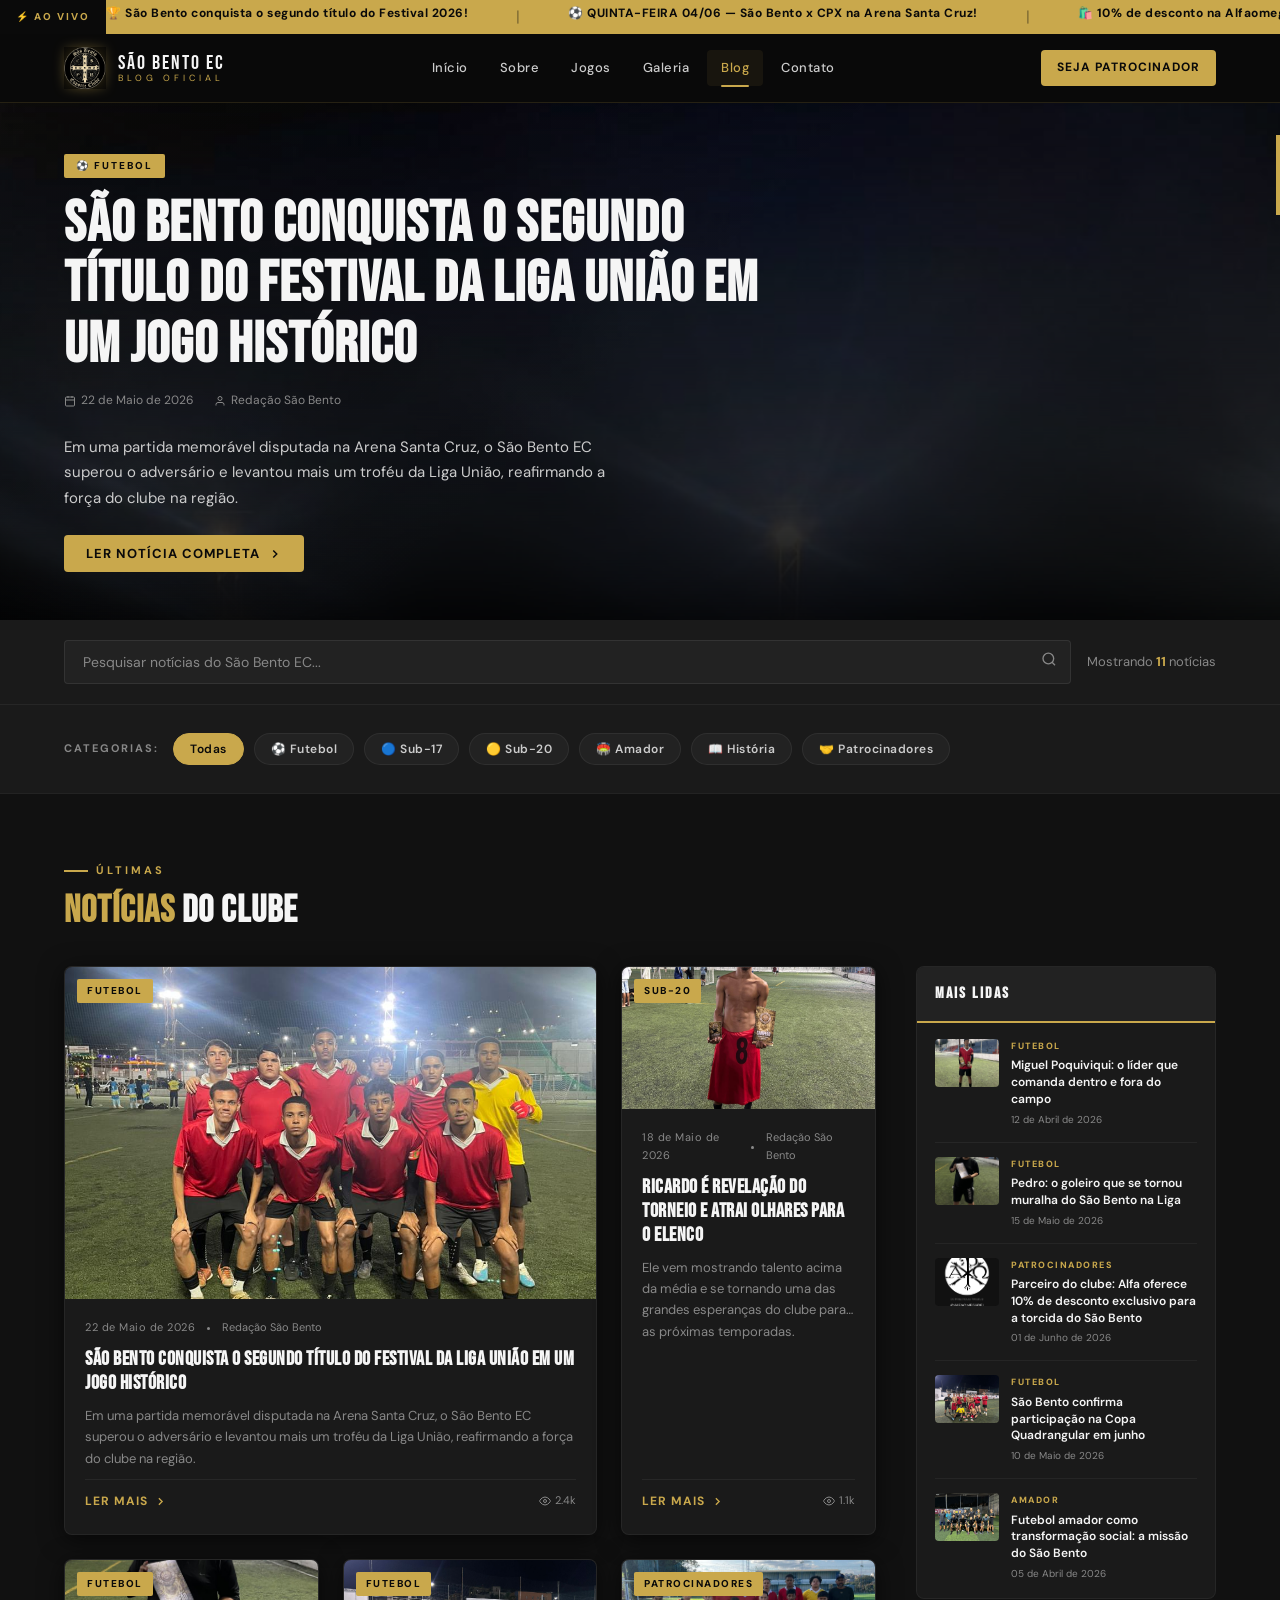
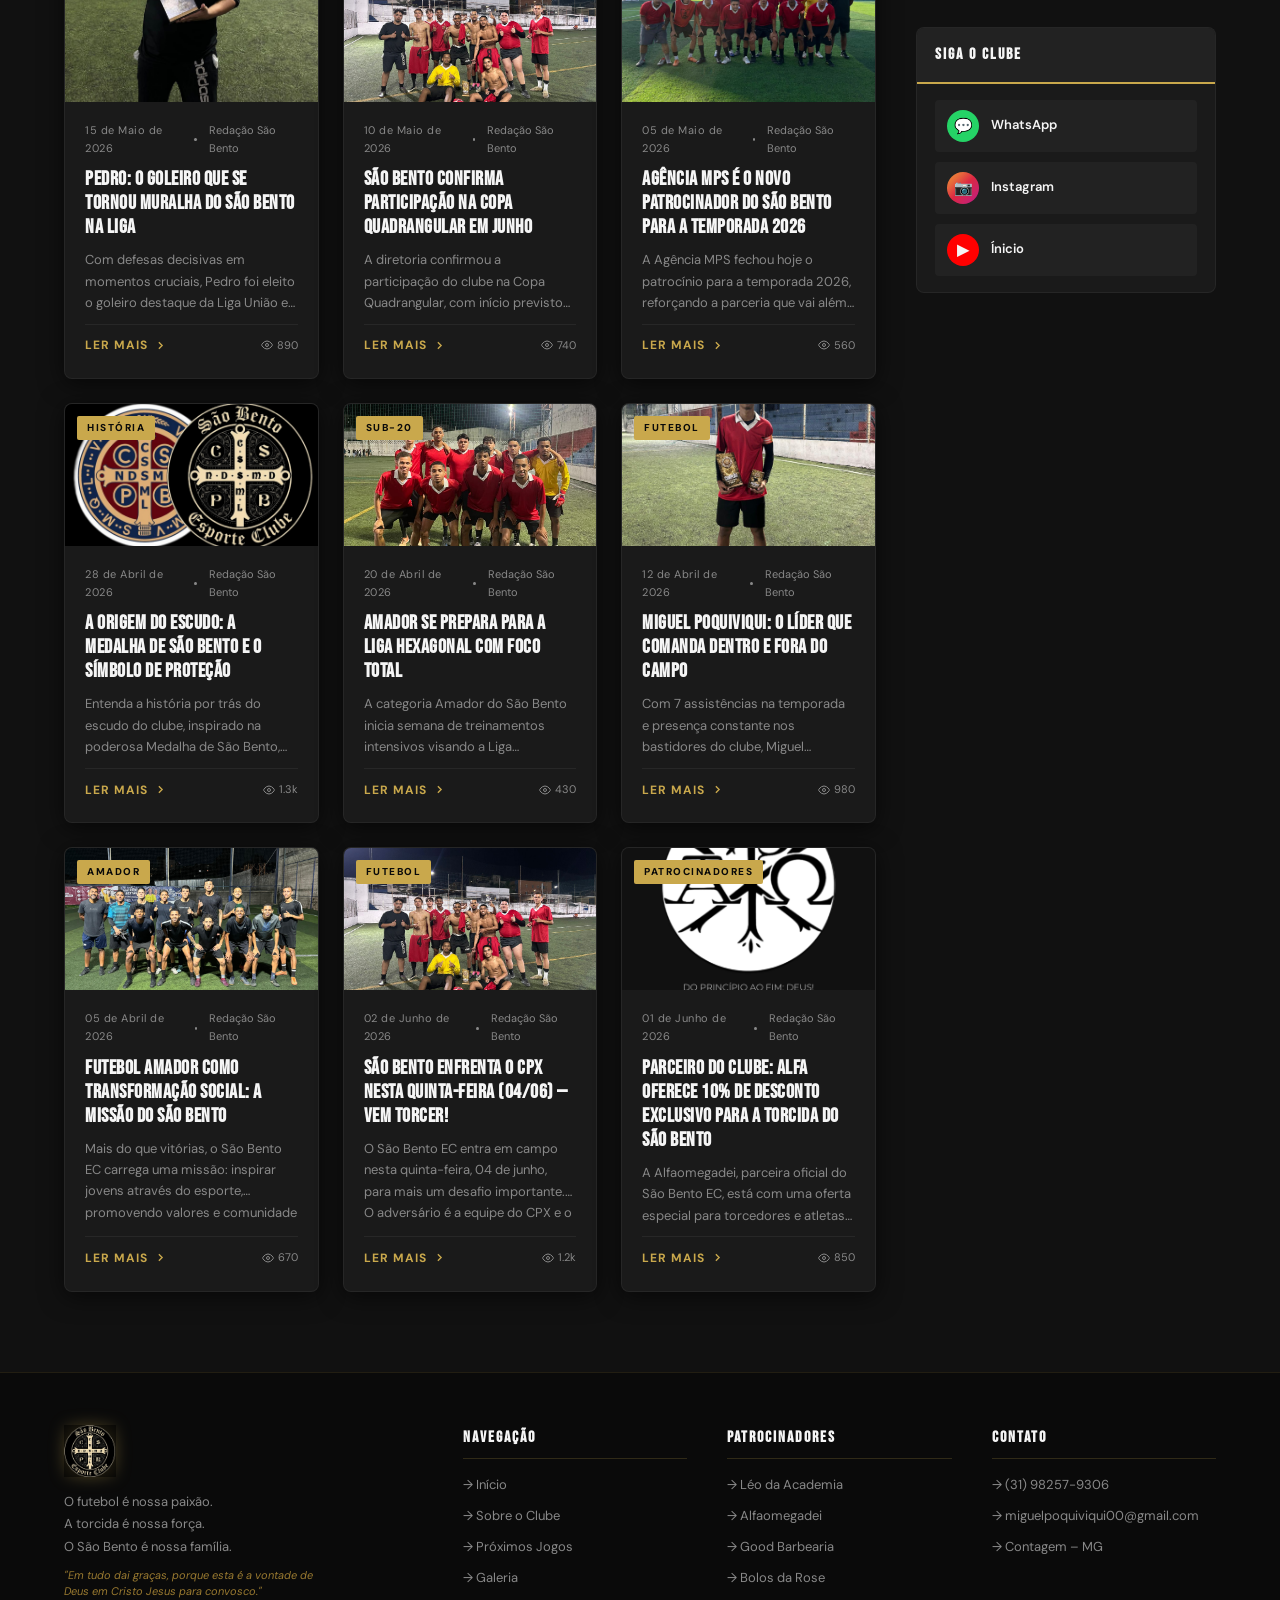
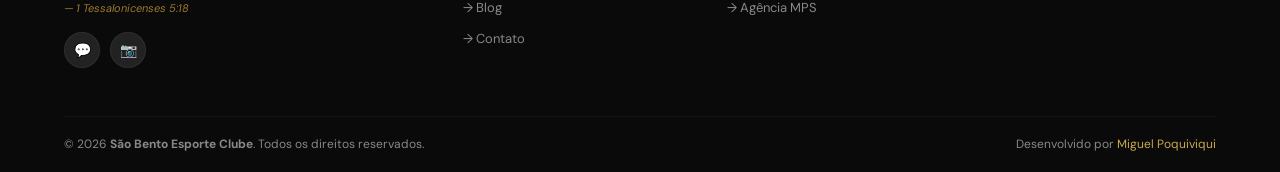
==== blog/blog.html @ 030bbb7d "Add files via upload" ====
<!DOCTYPE html>
<html lang="pt-BR">
<head>
  <meta charset="UTF-8" />
  <meta name="viewport" content="width=device-width, initial-scale=1.0" />
  <title>Blog – São Bento Esporte Clube</title>
  <link rel="icon" href="https://miguelpoquiviqui.github.io/saobentoec/imgs/escudo.png" />
  <!-- Google Fonts: Bebas Neue (display) + DM Sans (body) -->
  <link rel="preconnect" href="https://fonts.googleapis.com" />
  <link rel="preconnect" href="https://fonts.gstatic.com" crossorigin />
  <link href="https://fonts.googleapis.com/css2?family=Bebas+Neue&family=DM+Sans:wght@300;400;500;700&display=swap" rel="stylesheet" />
  <style>
    /* ============================================================
       CSS VARIABLES & RESET
    ============================================================ */
    :root {
      --black:       #0a0a0a;
      --dark:        #111111;
      --dark-2:      #1a1a1a;
      --dark-3:      #222222;
      --dark-4:      #2d2d2d;
      --gold:        #c9a84c;
      --gold-light:  #e8c97a;
      --gold-dark:   #9a7a30;
      --white:       #f5f5f5;
      --white-dim:   #cccccc;
      --gray:        #888888;
      --accent-red:  #a01515;

      --font-display: 'Bebas Neue', sans-serif;
      --font-body:    'DM Sans', sans-serif;

      --radius-sm: 4px;
      --radius-md: 8px;
      --radius-lg: 16px;

      --transition: 0.3s cubic-bezier(0.4, 0, 0.2, 1);
      --shadow-card: 0 4px 24px rgba(0,0,0,0.6);
      --shadow-hover: 0 8px 40px rgba(201,168,76,0.25);
    }

    *, *::before, *::after { box-sizing: border-box; margin: 0; padding: 0; }

    html { scroll-behavior: smooth; }

    body {
      background: var(--dark);
      color: var(--white);
      font-family: var(--font-body);
      font-size: 16px;
      line-height: 1.6;
      overflow-x: hidden;
    }

    a { color: inherit; text-decoration: none; }
    img { display: block; max-width: 100%; }
    button { font-family: var(--font-body); cursor: pointer; border: none; outline: none; }
    ul { list-style: none; }


    /* ============================================================
       UTILITY CLASSES
    ============================================================ */
    .container {
      width: 100%;
      max-width: 1200px;
      margin: 0 auto;
      padding: 0 24px;
    }

    .gold-text { color: var(--gold); }
    .uppercase { text-transform: uppercase; }

    .section-label {
      display: inline-flex;
      align-items: center;
      gap: 8px;
      font-size: 11px;
      font-weight: 700;
      letter-spacing: 3px;
      text-transform: uppercase;
      color: var(--gold);
      margin-bottom: 12px;
    }
    .section-label::before {
      content: '';
      display: block;
      width: 24px;
      height: 2px;
      background: var(--gold);
    }

    .btn-primary {
      display: inline-flex;
      align-items: center;
      gap: 8px;
      padding: 10px 22px;
      background: var(--gold);
      color: var(--black);
      font-weight: 700;
      font-size: 13px;
      letter-spacing: 1px;
      text-transform: uppercase;
      border-radius: var(--radius-sm);
      transition: var(--transition);
    }
    .btn-primary:hover {
      background: var(--gold-light);
      transform: translateY(-2px);
      box-shadow: 0 6px 20px rgba(201,168,76,0.4);
    }

    .btn-outline {
      display: inline-flex;
      align-items: center;
      gap: 6px;
      padding: 8px 18px;
      background: transparent;
      color: var(--gold);
      border: 1px solid var(--gold-dark);
      font-weight: 600;
      font-size: 12px;
      letter-spacing: 1px;
      text-transform: uppercase;
      border-radius: var(--radius-sm);
      transition: var(--transition);
    }
    .btn-outline:hover {
      background: var(--gold);
      color: var(--black);
      border-color: var(--gold);
    }

    /* Fade-in on scroll */
    .reveal {
      opacity: 0;
      transform: translateY(28px);
      transition: opacity 0.6s ease, transform 0.6s ease;
    }
    .reveal.visible {
      opacity: 1;
      transform: translateY(0);
    }


    /* ============================================================
       HEADER / NAV
    ============================================================ */
    #header {
      position: sticky;
      top: 0;
      z-index: 900;
      background: rgba(10, 10, 10, 0.96);
      backdrop-filter: blur(12px);
      border-bottom: 1px solid rgba(201,168,76,0.15);
      transition: var(--transition);
    }

    .header-inner {
      display: flex;
      align-items: center;
      justify-content: space-between;
      height: 68px;
    }

    .logo-area {
      display: flex;
      align-items: center;
      gap: 12px;
    }
    .logo-area img {
      width: 42px;
      height: 42px;
      object-fit: contain;
      filter: drop-shadow(0 0 6px rgba(201,168,76,0.4));
    }
    .logo-text {
      display: flex;
      flex-direction: column;
      line-height: 1.1;
    }
    .logo-text span:first-child {
      font-family: var(--font-display);
      font-size: 20px;
      letter-spacing: 2px;
      color: var(--white);
    }
    .logo-text span:last-child {
      font-size: 9px;
      letter-spacing: 4px;
      color: var(--gold);
      text-transform: uppercase;
    }

    .main-nav {
      display: flex;
      align-items: center;
      gap: 4px;
    }
    .main-nav a {
      padding: 8px 14px;
      font-size: 13px;
      font-weight: 500;
      letter-spacing: 0.5px;
      color: var(--white-dim);
      border-radius: var(--radius-sm);
      transition: var(--transition);
      position: relative;
    }
    .main-nav a:hover,
    .main-nav a.active {
      color: var(--gold);
      background: rgba(201,168,76,0.08);
    }
    .main-nav a.active::after {
      content: '';
      position: absolute;
      bottom: -1px;
      left: 14px;
      right: 14px;
      height: 2px;
      background: var(--gold);
      border-radius: 2px;
    }

    /* Hamburger */
    .hamburger {
      display: none;
      flex-direction: column;
      gap: 5px;
      padding: 8px;
      background: none;
    }
    .hamburger span {
      display: block;
      width: 24px;
      height: 2px;
      background: var(--white);
      border-radius: 2px;
      transition: var(--transition);
    }
    .hamburger.open span:nth-child(1) { transform: translateY(7px) rotate(45deg); }
    .hamburger.open span:nth-child(2) { opacity: 0; }
    .hamburger.open span:nth-child(3) { transform: translateY(-7px) rotate(-45deg); }

    /* Mobile Menu */
    .mobile-menu {
      display: none;
      flex-direction: column;
      gap: 2px;
      background: rgba(10,10,10,0.98);
      border-top: 1px solid rgba(201,168,76,0.1);
      padding: 16px 24px 20px;
    }
    .mobile-menu.open { display: flex; }
    .mobile-menu a {
      padding: 12px 0;
      font-size: 14px;
      font-weight: 500;
      color: var(--white-dim);
      border-bottom: 1px solid rgba(255,255,255,0.05);
      transition: var(--transition);
    }
    .mobile-menu a:hover { color: var(--gold); padding-left: 8px; }

    /* Ticket / CTA no header */
    .header-cta {
      padding: 8px 16px;
      background: var(--gold);
      color: var(--black);
      font-size: 12px;
      font-weight: 700;
      letter-spacing: 1px;
      text-transform: uppercase;
      border-radius: var(--radius-sm);
      transition: var(--transition);
    }
    .header-cta:hover { background: var(--gold-light); }


    /* ============================================================
       HERO BANNER
    ============================================================ */
    .hero {
      position: relative;
      min-height: 500px;
      display: flex;
      align-items: flex-end;
      background: var(--black);
      overflow: hidden;
      cursor: pointer;
    }

    /* Decorative diagonal tape */
    .hero::before {
      content: '';
      position: absolute;
      top: 0; left: 0; right: 0; bottom: 0;
      background: linear-gradient(
        135deg,
        rgba(201,168,76,0.06) 0%,
        transparent 50%
      );
      z-index: 1;
      pointer-events: none;
    }

    .hero-bg {
      position: absolute;
      inset: 0;
      background-image: url('https://miguelpoquiviqui.github.io/saobentoec/imgs/time1.jpg');
      background-size: cover;
      background-position: center top;
      transition: transform 8s ease;
      transform: scale(1.05);
    }
    .hero:hover .hero-bg { transform: scale(1.0); }

    .hero-overlay {
      position: absolute;
      inset: 0;
      background: linear-gradient(
        to top,
        rgba(0,0,0,0.95) 0%,
        rgba(0,0,0,0.55) 55%,
        rgba(0,0,0,0.2) 100%
      );
      z-index: 2;
    }

    .hero-content {
      position: relative;
      z-index: 3;
      padding: 48px 0;
      max-width: 720px;
    }

    .hero-badge {
      display: inline-flex;
      align-items: center;
      gap: 6px;
      background: var(--gold);
      color: var(--black);
      font-size: 10px;
      font-weight: 800;
      letter-spacing: 2px;
      text-transform: uppercase;
      padding: 4px 12px;
      border-radius: 2px;
      margin-bottom: 16px;
    }

    .hero-title {
      font-family: var(--font-display);
      font-size: clamp(2.2rem, 5vw, 3.6rem);
      line-height: 1.05;
      letter-spacing: 1px;
      color: var(--white);
      margin-bottom: 16px;
    }

    .hero-excerpt {
      font-size: 15px;
      color: var(--white-dim);
      max-width: 560px;
      margin-bottom: 24px;
      line-height: 1.7;
    }

    .hero-meta {
      display: flex;
      align-items: center;
      gap: 20px;
      margin-bottom: 24px;
    }
    .hero-meta span {
      font-size: 12px;
      color: var(--gray);
      display: flex;
      align-items: center;
      gap: 5px;
    }

    /* Gold tape accent */
    .hero-tape {
      position: absolute;
      top: 32px;
      right: 0;
      width: 4px;
      height: 80px;
      background: var(--gold);
      z-index: 3;
    }


    /* ============================================================
       SEARCH BAR
    ============================================================ */
    .search-section {
      background: var(--dark-2);
      border-bottom: 1px solid rgba(255,255,255,0.05);
      padding: 20px 0;
    }

    .search-inner {
      display: flex;
      align-items: center;
      gap: 16px;
      flex-wrap: wrap;
    }

    .search-box {
      flex: 1;
      min-width: 240px;
      position: relative;
    }
    .search-box input {
      width: 100%;
      padding: 12px 48px 12px 18px;
      background: var(--dark-3);
      border: 1px solid rgba(255,255,255,0.08);
      border-radius: var(--radius-sm);
      color: var(--white);
      font-family: var(--font-body);
      font-size: 14px;
      transition: var(--transition);
    }
    .search-box input::placeholder { color: var(--gray); }
    .search-box input:focus {
      outline: none;
      border-color: var(--gold-dark);
      background: var(--dark-4);
      box-shadow: 0 0 0 3px rgba(201,168,76,0.12);
    }
    .search-box .search-icon {
      position: absolute;
      right: 14px;
      top: 50%;
      transform: translateY(-50%);
      color: var(--gray);
      font-size: 16px;
      pointer-events: none;
    }

    .search-count {
      font-size: 13px;
      color: var(--gray);
      white-space: nowrap;
    }
    .search-count strong { color: var(--gold); }


    /* ============================================================
       CATEGORIES
    ============================================================ */
    .categories-section {
      padding: 28px 0;
      background: var(--dark-2);
      border-bottom: 1px solid rgba(255,255,255,0.04);
    }

    .categories-inner {
      display: flex;
      align-items: center;
      gap: 10px;
      flex-wrap: wrap;
    }

    .cat-label {
      font-size: 11px;
      font-weight: 700;
      letter-spacing: 2px;
      text-transform: uppercase;
      color: var(--gray);
      margin-right: 4px;
    }

    .cat-btn {
      padding: 7px 16px;
      background: var(--dark-3);
      color: var(--white-dim);
      border: 1px solid rgba(255,255,255,0.06);
      border-radius: 100px;
      font-size: 12px;
      font-weight: 600;
      letter-spacing: 0.5px;
      transition: var(--transition);
    }
    .cat-btn:hover,
    .cat-btn.active {
      background: var(--gold);
      color: var(--black);
      border-color: var(--gold);
    }


    /* ============================================================
       NEWS GRID
    ============================================================ */
    .news-section {
      padding: 60px 0 80px;
    }

    .news-header {
      display: flex;
      align-items: flex-end;
      justify-content: space-between;
      margin-bottom: 36px;
      flex-wrap: wrap;
      gap: 16px;
    }

    .section-title {
      font-family: var(--font-display);
      font-size: clamp(1.8rem, 3vw, 2.6rem);
      letter-spacing: 1px;
      line-height: 1;
      color: var(--white);
    }
    .section-title em {
      color: var(--gold);
      font-style: normal;
    }

    /* Grid Layout */
    .news-grid {
      display: grid;
      grid-template-columns: repeat(3, 1fr);
      gap: 24px;
    }

    /* Destaque (primeiro card ocupa 2 colunas) */
    .news-grid .card:first-child {
      grid-column: span 2;
    }

    /* Empty state */
    .no-results {
      grid-column: 1 / -1;
      text-align: center;
      padding: 60px 20px;
      color: var(--gray);
      display: none;
    }
    .no-results svg {
      width: 48px;
      height: 48px;
      margin: 0 auto 16px;
      opacity: 0.3;
    }
    .no-results p { font-size: 15px; }


    /* ============================================================
       CARD
    ============================================================ */
    .card {
      background: var(--dark-2);
      border-radius: var(--radius-md);
      overflow: hidden;
      border: 1px solid rgba(255,255,255,0.05);
      transition: var(--transition);
      display: flex;
      flex-direction: column;
      box-shadow: var(--shadow-card);
    }
    .card:hover {
      transform: translateY(-6px);
      border-color: rgba(201,168,76,0.3);
      box-shadow: var(--shadow-hover);
    }

    .card-img-wrap {
      position: relative;
      overflow: hidden;
      aspect-ratio: 16/9;
      background: var(--dark-3);
      display: flex;
      align-items: center;
      justify-content: center;
    }
    /* Featured card taller */
    .news-grid .card:first-child .card-img-wrap {
      aspect-ratio: 16/10;
    }

    .card-img-wrap img {
      width: 100%;
      height: 100%;
      object-fit: cover;
      object-position: center center;
      transition: transform 0.5s ease;
      display: block;
    }
    .card:hover .card-img-wrap img { transform: scale(1.06); }

    .card-category {
      position: absolute;
      top: 12px;
      left: 12px;
      padding: 4px 10px;
      background: var(--gold);
      color: var(--black);
      font-size: 10px;
      font-weight: 800;
      letter-spacing: 1.5px;
      text-transform: uppercase;
      border-radius: 2px;
    }

    .card-body {
      padding: 20px 20px 24px;
      flex: 1;
      display: flex;
      flex-direction: column;
      gap: 10px;
    }

    .card-meta {
      display: flex;
      align-items: center;
      gap: 12px;
    }
    .card-meta time {
      font-size: 11px;
      color: var(--gray);
      letter-spacing: 0.5px;
    }
    .card-meta .dot {
      width: 3px;
      height: 3px;
      background: var(--gray);
      border-radius: 50%;
    }
    .card-meta .author {
      font-size: 11px;
      color: var(--gray);
    }

    .card-title {
      font-family: var(--font-display);
      font-size: clamp(1rem, 2vw, 1.25rem);
      letter-spacing: 0.5px;
      line-height: 1.2;
      color: var(--white);
      transition: var(--transition);
    }
    .card:hover .card-title { color: var(--gold); }

    .card-excerpt {
      font-size: 13px;
      color: var(--gray);
      line-height: 1.65;
      flex: 1;
    }
    /* Truncate excerpt */
    .card-excerpt { 
      display: -webkit-box;
      -webkit-line-clamp: 3;
      -webkit-box-orient: vertical;
      overflow: hidden;
    }

    .card-footer {
      display: flex;
      align-items: center;
      justify-content: space-between;
      padding-top: 12px;
      border-top: 1px solid rgba(255,255,255,0.06);
      margin-top: auto;
    }

    .read-more-btn {
      display: inline-flex;
      align-items: center;
      gap: 6px;
      background: none;
      color: var(--gold);
      font-size: 12px;
      font-weight: 700;
      letter-spacing: 1px;
      text-transform: uppercase;
      padding: 0;
      transition: var(--transition);
    }
    .read-more-btn:hover { gap: 10px; }
    .read-more-btn svg {
      transition: transform var(--transition);
    }
    .read-more-btn:hover svg { transform: translateX(4px); }

    .card-views {
      font-size: 11px;
      color: var(--gray);
      display: flex;
      align-items: center;
      gap: 4px;
    }


    /* ============================================================
       SIDEBAR / LAYOUT WITH SIDEBAR
    ============================================================ */
    .content-with-sidebar {
      display: grid;
      grid-template-columns: 1fr 300px;
      gap: 40px;
      align-items: start;
    }

    .sidebar {
      position: sticky;
      top: 88px;
      display: flex;
      flex-direction: column;
      gap: 28px;
    }

    .sidebar-widget {
      background: var(--dark-2);
      border: 1px solid rgba(255,255,255,0.05);
      border-radius: var(--radius-md);
      overflow: hidden;
    }
    .widget-header {
      padding: 14px 18px;
      background: var(--dark-3);
      border-bottom: 2px solid var(--gold);
    }
    .widget-header h3 {
      font-family: var(--font-display);
      font-size: 1rem;
      letter-spacing: 2px;
      color: var(--white);
    }
    .widget-body { padding: 16px 18px; }

    /* Últimas notícias sidebar */
    .sidebar-news-list { display: flex; flex-direction: column; gap: 14px; }
    .sidebar-news-item {
      display: flex;
      gap: 12px;
      cursor: pointer;
      transition: var(--transition);
      padding-bottom: 14px;
      border-bottom: 1px solid rgba(255,255,255,0.05);
    }
    .sidebar-news-item:last-child { border-bottom: none; padding-bottom: 0; }
    .sidebar-news-item:hover .sn-title { color: var(--gold); }
    .sn-thumb {
      width: 64px;
      height: 48px;
      object-fit: cover;
      border-radius: var(--radius-sm);
      flex-shrink: 0;
    }
    .sn-info { flex: 1; }
    .sn-cat {
      font-size: 9px;
      font-weight: 800;
      letter-spacing: 1.5px;
      text-transform: uppercase;
      color: var(--gold);
      margin-bottom: 4px;
    }
    .sn-title {
      font-size: 12px;
      font-weight: 600;
      line-height: 1.4;
      color: var(--white);
      transition: var(--transition);
    }
    .sn-date { font-size: 10px; color: var(--gray); margin-top: 4px; }

    /* Social widget */
    .social-links {
      display: flex;
      flex-direction: column;
      gap: 10px;
    }
    .social-link {
      display: flex;
      align-items: center;
      gap: 12px;
      padding: 10px 12px;
      border-radius: var(--radius-sm);
      background: var(--dark-3);
      font-size: 13px;
      font-weight: 600;
      transition: var(--transition);
    }
    .social-link:hover { background: var(--dark-4); transform: translateX(4px); }
    .social-link .s-icon {
      width: 32px;
      height: 32px;
      border-radius: 50%;
      display: grid;
      place-items: center;
      font-size: 15px;
    }
    .s-insta { background: linear-gradient(135deg, #f09433, #e6683c, #dc2743, #cc2366, #bc1888); }
    .s-whats { background: #25d366; }
    .s-youtube { background: #ff0000; }

    /* Tags widget */
    .tag-cloud {
      display: flex;
      flex-wrap: wrap;
      gap: 8px;
    }
    .tag {
      padding: 5px 12px;
      background: var(--dark-3);
      border: 1px solid rgba(255,255,255,0.07);
      border-radius: 100px;
      font-size: 11px;
      color: var(--white-dim);
      transition: var(--transition);
      cursor: pointer;
    }
    .tag:hover { background: var(--gold); color: var(--black); border-color: var(--gold); }


    /* ============================================================
       MODAL / ARTICLE
    ============================================================ */
    .modal-overlay {
      position: fixed;
      inset: 0;
      background: rgba(0,0,0,0.88);
      z-index: 9000;
      display: flex;
      align-items: flex-start;
      justify-content: center;
      padding: 24px 16px;
      overflow-y: auto;
      opacity: 0;
      visibility: hidden;
      transition: opacity 0.3s ease, visibility 0.3s ease;
      backdrop-filter: blur(6px);
    }
    .modal-overlay.active {
      opacity: 1;
      visibility: visible;
    }

    .modal-box {
      background: var(--dark-2);
      border: 1px solid rgba(201,168,76,0.15);
      border-radius: var(--radius-lg);
      width: 100%;
      max-width: 780px;
      overflow: hidden;
      transform: translateY(30px) scale(0.98);
      transition: transform 0.35s cubic-bezier(0.34, 1.56, 0.64, 1);
      box-shadow: 0 24px 80px rgba(0,0,0,0.7);
      margin: auto;
    }
    .modal-overlay.active .modal-box {
      transform: translateY(0) scale(1);
    }

    .modal-close {
      position: absolute;
      top: 16px;
      right: 16px;
      width: 36px;
      height: 36px;
      background: rgba(0,0,0,0.5);
      border: 1px solid rgba(255,255,255,0.1);
      border-radius: 50%;
      display: grid;
      place-items: center;
      color: var(--white);
      font-size: 18px;
      cursor: pointer;
      transition: var(--transition);
      z-index: 2;
    }
    .modal-close:hover { background: var(--gold); color: var(--black); }

    .modal-hero {
      position: relative;
      aspect-ratio: 16/8;
    }
    .modal-hero img {
      width: 100%;
      height: 100%;
      object-fit: cover;
    }
    .modal-hero-overlay {
      position: absolute;
      inset: 0;
      background: linear-gradient(to top, rgba(0,0,0,0.8) 0%, transparent 60%);
    }
    .modal-hero-badge {
      position: absolute;
      top: 16px;
      left: 16px;
      padding: 4px 12px;
      background: var(--gold);
      color: var(--black);
      font-size: 10px;
      font-weight: 800;
      letter-spacing: 2px;
      text-transform: uppercase;
      border-radius: 2px;
    }

    .modal-content {
      padding: 28px 32px 36px;
    }

    .modal-meta {
      display: flex;
      align-items: center;
      gap: 14px;
      margin-bottom: 14px;
      flex-wrap: wrap;
    }
    .modal-meta time { font-size: 13px; color: var(--gray); }
    .modal-meta .author-name { font-size: 13px; color: var(--gold); font-weight: 600; }

    .modal-title {
      font-family: var(--font-display);
      font-size: clamp(1.6rem, 3.5vw, 2.4rem);
      letter-spacing: 1px;
      line-height: 1.1;
      color: var(--white);
      margin-bottom: 20px;
    }

    .modal-body {
      font-size: 15px;
      color: var(--white-dim);
      line-height: 1.85;
    }
    .modal-body p { margin-bottom: 16px; }
    .modal-body p:last-child { margin-bottom: 0; }
    .modal-body strong { color: var(--gold); font-weight: 700; }
    .modal-body em { color: var(--white); font-style: italic; }

    .modal-share {
      display: flex;
      align-items: center;
      gap: 10px;
      margin-top: 28px;
      padding-top: 20px;
      border-top: 1px solid rgba(255,255,255,0.07);
    }
    .modal-share span { font-size: 12px; color: var(--gray); text-transform: uppercase; letter-spacing: 1px; }
    .share-btn {
      padding: 6px 14px;
      background: var(--dark-3);
      border: 1px solid rgba(255,255,255,0.08);
      border-radius: var(--radius-sm);
      font-size: 12px;
      color: var(--white-dim);
      cursor: pointer;
      transition: var(--transition);
    }
    .share-btn:hover { background: var(--gold); color: var(--black); border-color: var(--gold); }


    /* ============================================================
       FOOTER
    ============================================================ */
    footer {
      background: var(--black);
      border-top: 1px solid rgba(201,168,76,0.12);
      padding: 52px 0 0;
    }

    .footer-grid {
      display: grid;
      grid-template-columns: 1.6fr 1fr 1fr 1fr;
      gap: 40px;
      padding-bottom: 48px;
      border-bottom: 1px solid rgba(255,255,255,0.05);
    }

    .footer-brand img {
      width: 52px;
      margin-bottom: 14px;
      filter: drop-shadow(0 0 8px rgba(201,168,76,0.35));
    }
    .footer-brand p {
      font-size: 13px;
      color: var(--gray);
      line-height: 1.75;
      max-width: 260px;
      margin-bottom: 8px;
    }
    .footer-brand .verse {
      font-size: 11px;
      color: var(--gold-dark);
      font-style: italic;
      line-height: 1.5;
    }

    .footer-col h4 {
      font-family: var(--font-display);
      font-size: 1rem;
      letter-spacing: 2px;
      color: var(--white);
      margin-bottom: 16px;
      padding-bottom: 8px;
      border-bottom: 1px solid rgba(201,168,76,0.2);
    }
    .footer-col ul li {
      margin-bottom: 10px;
    }
    .footer-col ul li a {
      font-size: 13px;
      color: var(--gray);
      transition: var(--transition);
      display: flex;
      align-items: center;
      gap: 6px;
    }
    .footer-col ul li a:hover { color: var(--gold); padding-left: 4px; }

    .footer-social {
      display: flex;
      gap: 10px;
      margin-top: 4px;
    }
    .footer-social a {
      width: 36px;
      height: 36px;
      background: var(--dark-3);
      border: 1px solid rgba(255,255,255,0.06);
      border-radius: 50%;
      display: grid;
      place-items: center;
      font-size: 14px;
      transition: var(--transition);
    }
    .footer-social a:hover {
      background: var(--gold);
      border-color: var(--gold);
      transform: translateY(-3px);
    }

    .footer-bottom {
      padding: 18px 0;
      display: flex;
      align-items: center;
      justify-content: space-between;
      flex-wrap: wrap;
      gap: 10px;
    }
    .footer-bottom p { font-size: 12px; color: var(--gray); }
    .footer-bottom a { color: var(--gold); transition: var(--transition); }
    .footer-bottom a:hover { color: var(--gold-light); }


    /* ============================================================
       TICKER / BREAKING BAR
    ============================================================ */
    .news-ticker {
      background: var(--gold);
      color: var(--black);
      overflow: hidden;
      height: 34px;
      display: flex;
      align-items: center;
    }
    .ticker-label {
      background: var(--black);
      color: var(--gold);
      padding: 0 16px;
      height: 100%;
      display: flex;
      align-items: center;
      font-size: 10px;
      font-weight: 800;
      letter-spacing: 2px;
      white-space: nowrap;
      flex-shrink: 0;
    }
    .ticker-track-wrap { overflow: hidden; flex: 1; position: relative; }
    .ticker-track {
      display: flex;
      gap: 48px;
      animation: ticker-slide 30s linear infinite;
      white-space: nowrap;
    }
    .ticker-track:hover { animation-play-state: paused; }
    .ticker-item {
      font-size: 12px;
      font-weight: 700;
      letter-spacing: 0.5px;
      white-space: nowrap;
    }
    .ticker-sep { opacity: 0.4; }
    @keyframes ticker-slide {
      0%   { transform: translateX(0); }
      100% { transform: translateX(-50%); }
    }


    /* ============================================================
       SCROLL TO TOP
    ============================================================ */
    .scroll-top {
      position: fixed;
      bottom: 28px;
      right: 24px;
      width: 44px;
      height: 44px;
      background: var(--gold);
      color: var(--black);
      border-radius: 50%;
      display: grid;
      place-items: center;
      font-size: 18px;
      cursor: pointer;
      z-index: 500;
      opacity: 0;
      transform: translateY(16px);
      transition: opacity 0.3s ease, transform 0.3s ease, background 0.2s;
      box-shadow: 0 4px 16px rgba(201,168,76,0.5);
    }
    .scroll-top.show { opacity: 1; transform: translateY(0); }
    .scroll-top:hover { background: var(--gold-light); }


    /* ============================================================
       RESPONSIVE
    ============================================================ */
    @media (max-width: 1024px) {
      .content-with-sidebar {
        grid-template-columns: 1fr;
      }
      .sidebar {
        position: static;
        display: grid;
        grid-template-columns: 1fr 1fr;
        gap: 20px;
      }
      .footer-grid {
        grid-template-columns: 1fr 1fr;
      }
    }

    @media (max-width: 768px) {
      .main-nav { display: none; }
      .header-cta { display: none; }
      .hamburger { display: flex; }

      .news-grid {
        grid-template-columns: 1fr;
      }
      .news-grid .card:first-child {
        grid-column: span 1;
      }

      .hero { min-height: 380px; }
      .hero-content { padding: 36px 0; }

      .sidebar {
        grid-template-columns: 1fr;
      }

      .footer-grid { grid-template-columns: 1fr; }

      .modal-content { padding: 20px 18px 28px; }
      .footer-bottom {
        flex-direction: column;
        text-align: center;
      }
    }

    @media (max-width: 480px) {
      .hero-title { font-size: 1.8rem; }
      .search-inner { flex-direction: column; align-items: stretch; }
      .categories-inner { gap: 6px; }
      .cat-btn { padding: 6px 12px; font-size: 11px; }
      .modal-box { border-radius: var(--radius-md); }
    }
  </style>
</head>

<body>

<!-- ============================================================
     HEADER
============================================================ -->
<header id="header">
  <!-- Breaking news ticker -->
  <div class="news-ticker">
    <div class="ticker-label">⚡ AO VIVO</div>
    <div class="ticker-track-wrap">
      <div class="ticker-track" id="tickerTrack">
        <!-- duplicated for seamless loop via JS -->
      </div>
    </div>
  </div>

  <!-- Main nav -->
  <div class="container header-inner">
    <a href="https://miguelpoquiviqui.github.io/saobentoec/" class="logo-area" title="Voltar ao site principal">
      <img src="https://miguelpoquiviqui.github.io/saobentoec/imgs/escudo.png" alt="Escudo São Bento EC" />
      <div class="logo-text">
        <span>São Bento EC</span>
        <span>Blog Oficial</span>
      </div>
    </a>

    <nav class="main-nav" aria-label="Navegação principal">
      <a href="https://miguelpoquiviqui.github.io/saobentoec/">Início</a>
      <a href="https://miguelpoquiviqui.github.io/saobentoec/#sobre">Sobre</a>
      <a href="https://miguelpoquiviqui.github.io/saobentoec/#jogos">Jogos</a>
      <a href="https://miguelpoquiviqui.github.io/saobentoec/#galeria">Galeria</a>
      <a href="#" class="active">Blog</a>
      <a href="https://miguelpoquiviqui.github.io/saobentoec/#contato">Contato</a>
    </nav>

    <a href="https://miguelpoquiviqui.github.io/saobentoec/#contato" class="header-cta">Seja Patrocinador</a>

    <button class="hamburger" id="hamburgerBtn" aria-label="Menu" aria-expanded="false">
      <span></span><span></span><span></span>
    </button>
  </div>

  <!-- Mobile menu -->
  <nav class="mobile-menu" id="mobileMenu" aria-label="Menu mobile">
    <a href="https://miguelpoquiviqui.github.io/saobentoec/">🏠 Início</a>
    <a href="https://miguelpoquiviqui.github.io/saobentoec/#sobre">⚽ Sobre</a>
    <a href="https://miguelpoquiviqui.github.io/saobentoec/#jogos">📅 Jogos</a>
    <a href="https://miguelpoquiviqui.github.io/saobentoec/#galeria">📸 Galeria</a>
    <a href="#">📰 Blog</a>
    <a href="https://miguelpoquiviqui.github.io/saobentoec/#contato">📞 Contato</a>
  </nav>
</header>


<!-- ============================================================
     HERO BANNER (notícia em destaque)
============================================================ -->
<section class="hero" id="heroBanner" role="banner" aria-label="Notícia em destaque">
  <div class="hero-bg" id="heroBg"></div>
  <div class="hero-overlay"></div>
  <div class="hero-tape"></div>
  <div class="container">
    <div class="hero-content">
      <div class="hero-badge" id="heroBadge">⚽ Futebol</div>
      <h1 class="hero-title" id="heroTitle">Carregando...</h1>
      <div class="hero-meta">
        <span>
          <svg width="12" height="12" fill="none" stroke="currentColor" stroke-width="2" viewBox="0 0 24 24"><rect x="3" y="4" width="18" height="18" rx="2" ry="2"/><line x1="16" y1="2" x2="16" y2="6"/><line x1="8" y1="2" x2="8" y2="6"/><line x1="3" y1="10" x2="21" y2="10"/></svg>
          <time id="heroDate"></time>
        </span>
        <span>
          <svg width="12" height="12" fill="none" stroke="currentColor" stroke-width="2" viewBox="0 0 24 24"><path d="M20 21v-2a4 4 0 0 0-4-4H8a4 4 0 0 0-4 4v2"/><circle cx="12" cy="7" r="4"/></svg>
          <span id="heroAuthor"></span>
        </span>
      </div>
      <p class="hero-excerpt" id="heroExcerpt"></p>
      <button class="btn-primary" id="heroReadMore">
        Ler Notícia Completa
        <svg width="14" height="14" fill="none" stroke="currentColor" stroke-width="2.5" viewBox="0 0 24 24"><polyline points="9 18 15 12 9 6"/></svg>
      </button>
    </div>
  </div>
</section>


<!-- ============================================================
     SEARCH BAR
============================================================ -->
<section class="search-section" aria-label="Pesquisar notícias">
  <div class="container search-inner">
    <div class="search-box">
      <input
        type="search"
        id="searchInput"
        placeholder="Pesquisar notícias do São Bento EC..."
        aria-label="Pesquisar notícias"
        autocomplete="off"
      />
      <span class="search-icon" aria-hidden="true">
        <svg width="16" height="16" fill="none" stroke="currentColor" stroke-width="2" viewBox="0 0 24 24"><circle cx="11" cy="11" r="8"/><line x1="21" y1="21" x2="16.65" y2="16.65"/></svg>
      </span>
    </div>
    <p class="search-count" id="searchCount">
      Mostrando <strong id="countNum">0</strong> notícias
    </p>
  </div>
</section>


<!-- ============================================================
     CATEGORIES
============================================================ -->
<section class="categories-section" aria-label="Categorias">
  <div class="container categories-inner">
    <span class="cat-label">Categorias:</span>
    <button class="cat-btn active" data-cat="all">Todas</button>
    <button class="cat-btn" data-cat="Futebol">⚽ Futebol</button>
    <button class="cat-btn" data-cat="Sub-17">🔵 Sub-17</button>
    <button class="cat-btn" data-cat="Sub-20">🟡 Sub-20</button>
    <button class="cat-btn" data-cat="Amador">🏟️ Amador</button>
    <button class="cat-btn" data-cat="História">📖 História</button>
    <button class="cat-btn" data-cat="Patrocinadores">🤝 Patrocinadores</button>
  </div>
</section>


<!-- ============================================================
     NEWS SECTION
============================================================ -->
<main class="news-section" id="newsSection" aria-label="Notícias">
  <div class="container">
    <div class="news-header reveal">
      <div>
        <span class="section-label">Últimas</span>
        <h2 class="section-title"><em>Notícias</em> do Clube</h2>
      </div>
      <a href="#" class="btn-outline" id="clearFiltersBtn" style="display:none;">
        ✕ Limpar filtros
      </a>
    </div>

    <!-- Layout: grid + sidebar -->
    <div class="content-with-sidebar">

      <!-- NEWS GRID -->
      <div>
        <div class="news-grid" id="newsGrid" role="list" aria-label="Lista de notícias">
          <!-- cards gerados via JS -->
          <div class="no-results" id="noResults" role="status">
            <svg fill="none" stroke="currentColor" stroke-width="1.5" viewBox="0 0 24 24"><circle cx="11" cy="11" r="8"/><line x1="21" y1="21" x2="16.65" y2="16.65"/></svg>
            <p>Nenhuma notícia encontrada para "<strong id="noResultsQuery"></strong>"</p>
          </div>
        </div>
      </div>

      <!-- SIDEBAR -->
      <aside class="sidebar" aria-label="Sidebar">

        <!-- Mais lidas -->
        <div class="sidebar-widget reveal">
          <div class="widget-header"><h3>MAIS LIDAS</h3></div>
          <div class="widget-body">
            <div class="sidebar-news-list" id="sidebarNewsList">
              <!-- Preenchido via JS -->
            </div>
          </div>
        </div>

        <!-- Redes sociais -->
        <div class="sidebar-widget reveal">
          <div class="widget-header"><h3>SIGA O CLUBE</h3></div>
          <div class="widget-body">
            <div class="social-links">
              <a class="social-link" href="https://wa.me/+5531982579306" target="_blank" rel="noopener noreferrer">
                <div class="s-icon s-whats">💬</div>
                <span>WhatsApp</span>
              </a>
              <a class="social-link" href="https://www.instagram.com/saobento_fut/" target="_blank" rel="noopener noreferrer">
                <div class="s-icon s-insta">📷</div>
                <span>Instagram</span>
              </a>
              <a class="social-link" href="https://miguelpoquiviqui.github.io/saobentoec/" target="_blank" rel="noopener noreferrer">
                <div class="s-icon s-youtube">▶</div>
                <span>Ínicio</span>
              </a>
            </div>
          </div>
        </div>

        <!-- Tags -->
        <div class="sidebar-widget reveal">
          <div class="widget-header"><h3>TÓPICOS</h3></div>
          <div class="widget-body">
            <div class="tag-cloud">
              <span class="tag" data-search="Liga União">Liga União</span>
              <span class="tag" data-search="Campeonato">Campeonato</span>
              <span class="tag" data-search="Gol">Gol</span>
              <span class="tag" data-search="Sub-17">Sub-17</span>
              <span class="tag" data-search="Sub-20">Sub-20</span>
              <span class="tag" data-search="Patrocinador">Patrocinador</span>
              <span class="tag" data-search="Revelação">Revelação</span>
              <span class="tag" data-search="Treino">Treino</span>
              <span class="tag" data-search="Arena">Arena</span>
              <span class="tag" data-search="São Bento">São Bento</span>
            </div>
          </div>
        </div>

      </aside>
    </div>
  </div>
</main>


<!-- ============================================================
     MODAL / ARTIGO COMPLETO
============================================================ -->
<div class="modal-overlay" id="modalOverlay" role="dialog" aria-modal="true" aria-label="Notícia completa">
  <div class="modal-box" id="modalBox">
    <button class="modal-close" id="modalClose" aria-label="Fechar">✕</button>
    <div class="modal-hero">
      <img id="modalImg" src="" alt="" />
      <div class="modal-hero-overlay"></div>
      <div class="modal-hero-badge" id="modalBadge"></div>
    </div>
    <div class="modal-content">
      <div class="modal-meta">
        <time id="modalDate"></time>
        <span class="dot" style="width:4px;height:4px;background:var(--gray);border-radius:50%;"></span>
        <span class="author-name" id="modalAuthor"></span>
      </div>
      <h2 class="modal-title" id="modalTitle"></h2>
      <div class="modal-body" id="modalBody"></div>
      <div class="modal-share">
        <span>Compartilhar:</span>
        <button class="share-btn" onclick="shareWhatsApp()">📲 WhatsApp</button>
        <button class="share-btn" onclick="copyLink()">🔗 Copiar Link</button>
      </div>
    </div>
  </div>
</div>


<!-- ============================================================
     FOOTER
============================================================ -->
<footer>
  <div class="container">
    <div class="footer-grid">
      <!-- Brand -->
      <div class="footer-brand">
        <img src="https://miguelpoquiviqui.github.io/saobentoec/imgs/escudo.png" alt="Escudo São Bento EC" />
        <p>O futebol é nossa paixão.<br>A torcida é nossa força.<br>O São Bento é nossa família.</p>
        <p class="verse">
          "Em tudo dai graças, porque esta é a vontade de Deus em Cristo Jesus para convosco."<br>
          — 1 Tessalonicenses 5:18
        </p>
        <div class="footer-social" style="margin-top:16px;">
          <a href="https://wa.me/+5531982579306" target="_blank" rel="noopener noreferrer" aria-label="WhatsApp">💬</a>
          <a href="https://www.instagram.com/saobento_fut/" target="_blank" rel="noopener noreferrer" aria-label="Instagram">📷</a>
        </div>
      </div>

      <!-- Navegação -->
      <div class="footer-col">
        <h4>NAVEGAÇÃO</h4>
        <ul>
          <li><a href="https://miguelpoquiviqui.github.io/saobentoec/">→ Início</a></li>
          <li><a href="https://miguelpoquiviqui.github.io/saobentoec/#sobre">→ Sobre o Clube</a></li>
          <li><a href="https://miguelpoquiviqui.github.io/saobentoec/#jogos">→ Próximos Jogos</a></li>
          <li><a href="https://miguelpoquiviqui.github.io/saobentoec/#galeria">→ Galeria</a></li>
          <li><a href="#">→ Blog</a></li>
          <li><a href="https://miguelpoquiviqui.github.io/saobentoec/#contato">→ Contato</a></li>
        </ul>
      </div>

      <!-- Patrocinadores -->
      <div class="footer-col">
        <h4>PATROCINADORES</h4>
        <ul>
          <li><a href="https://www.instagram.com/leodaacademia_/" target="_blank" rel="noopener noreferrer">→ Léo da Academia</a></li>
          <li><a href="https://www.instagram.com/alfaomegadei/" target="_blank" rel="noopener noreferrer">→ Alfaomegadei</a></li>
          <li><a href="https://www.instagram.com/goodbarbearia/" target="_blank" rel="noopener noreferrer">→ Good Barbearia</a></li>
          <li><a href="https://www.instagram.com/bolosdarose33/" target="_blank" rel="noopener noreferrer">→ Bolos da Rose</a></li>
          <li><a href="https://www.instagram.com/agencia_mps/" target="_blank" rel="noopener noreferrer">→ Agência MPS</a></li>
        </ul>
      </div>

      <!-- Contato -->
      <div class="footer-col">
        <h4>CONTATO</h4>
        <ul>
          <li><a href="https://wa.me/+5531982579306">→ (31) 98257-9306</a></li>
          <li><a href="mailto:miguelpoquiviqui00@gmail.com">→ miguelpoquiviqui00@gmail.com</a></li>
          <li><a href="https://maps.app.goo.gl/bpwfyEVrQ4j3nXoj8" target="_blank" rel="noopener noreferrer">→ Contagem – MG</a></li>
        </ul>
      </div>
    </div>

    <!-- Bottom bar -->
    <div class="footer-bottom">
      <p>© 2026 <strong>São Bento Esporte Clube</strong>. Todos os direitos reservados.</p>
      <p>Desenvolvido por <a href="https://miguelpoquiviqui.github.io/miguel/" target="_blank" rel="noopener noreferrer">Miguel Poquiviqui</a></p>
    </div>
  </div>
</footer>


<!-- Scroll to top -->
<button class="scroll-top" id="scrollTopBtn" aria-label="Voltar ao topo">▲</button>


<!-- ============================================================
     JAVASCRIPT
============================================================ -->
<script>
  // ============================================================
  // DATA: Notícias do São Bento EC
  // ============================================================
  const NEWS = [
    {
      id: 1,
      title: "São Bento conquista o segundo título do Festival da Liga União em um jogo histórico",
      excerpt: "Em uma partida memorável disputada na Arena Santa Cruz, o São Bento EC superou o adversário e levantou mais um troféu da Liga União, reafirmando a força do clube na região.",
      category: "Futebol",
      date: "22 de Maio de 2026",
      dateISO: "2026-05-22",
      author: "Redação São Bento",
      views: "2.4k",
      image: "https://miguelpoquiviqui.github.io/saobentoec/imgs/time6.jpg",
      featured: true,
      body: `
        <p>O <strong>São Bento Esporte Clube</strong> escreveu mais uma página gloriosa em sua história. Nesta quinta-feira, 22 de maio, a equipe conquistou o <strong>segundo título da Liga União</strong> em um jogo que ficará para sempre na memória de todos os torcedores que compareceram à Arena Comercial.</p>
        <p>Vale lembrar que o Festival Liga União tem um formato de jogo único — diferente de um campeonato completo, sem acréscimos e com regras da própia liga união. Mesmo assim, o São Bento entrou em campo com seriedade total e impôs seu ritmo do início ao fim.</p>
        <p>O São Bento soma agora <strong>2 títulos da Liga União</strong> (03/02 e 22/05) e um vice-campeonato, consolidando sua posição como um dos clubes mais competitivos da região de Contagem – MG.</p>
      `
    },
    {
      id: 2,
      title: "Ricardo é revelação do torneio e atrai olhares para o elenco",
      excerpt: "Ele vem mostrando talento acima da média e se tornando uma das grandes esperanças do clube para as próximas temporadas.",
      category: "Sub-20",
      date: "18 de Maio de 2026",
      dateISO: "2026-05-18",
      author: "Redação São Bento",
      views: "1.1k",
      image: "https://miguelpoquiviqui.github.io/saobentoec/imgs/revela.jpg",
      featured: false,
      body: `
        <p>Quem acompanha o São Bento EC de perto já conhecia o jovem atacante, que integra a base do clube, vem se destacando de forma consistente e chamando atenção de todos que passam pelas Arenas.</p>
        <p>A comissão técnica vê no jovem um futuro pilar do time principal, e os próximos meses serão fundamentais para acompanhar seu desenvolvimento dentro da filosofia do clube: <strong>respeito, união, fé e compromisso</strong>.</p>
      `
    },
    {
      id: 3,
      title: "Pedro: o goleiro que se tornou muralha do São Bento na Liga",
      excerpt: "Com defesas decisivas em momentos cruciais, Pedro foi eleito o goleiro destaque da Liga União e é peça fundamental na defesa do clube.",
      category: "Futebol",
      date: "15 de Maio de 2026",
      dateISO: "2026-05-15",
      author: "Redação São Bento",
      views: "890",
      image: "https://miguelpoquiviqui.github.io/saobentoec/imgs/goleiro.jpg",
      featured: false,
      body: `
        <p>Nem todo herói carrega a bola para o fundo das redes. Às vezes, o herói está justamente no lugar oposto — impedindo que a bola entre. E no São Bento EC, esse herói tem nome: <strong>Pedro</strong>.</p>
        <p>O goleiro do clube teve uma temporada de encher os olhos. Intervenções decisivas, reflexos impressionantes e uma postura de liderança que transmite segurança para toda a equipe. Pedro foi eleito o <em>goleiro destaque</em> da Liga União, prêmio conquistado na base do trabalho duro e da dedicação nos treinos.</p>
        <p>Com a Copa Quadrangular se aproximando, prevista para início de junho, torcida e comissão técnica já contam com mais grandes atuações do camisa 12 na meta do São Bento.</p>
      `
    },
    {
      id: 4,
      title: "São Bento confirma participação na Copa Quadrangular em junho",
      excerpt: "A diretoria confirmou a participação do clube na Copa Quadrangular, com início previsto entre 5 e 12 de junho. Confira todos os detalhes sobre a competição.",
      category: "Futebol",
      date: "10 de Maio de 2026",
      dateISO: "2026-05-10",
      author: "Redação São Bento",
      views: "740",
      image: "https://miguelpoquiviqui.github.io/saobentoec/imgs/time4.jpg",
      featured: false,
      body: `
        <p>É oficial! O <strong>São Bento Esporte Clube</strong> confirmou sua participação na <strong>Copa Quadrangular</strong>, nova competição que promete movimentar o cenário do futebol amador da região. A estreia está marcada para os dias 5 ou 12 de junho, conforme a definição final da tabela.</p>
        <p>O formato do torneio reunirá quatro equipes em sistema de grupo, com os dois melhores avançando para a grande final. A diretoria do São Bento já estuda o regulamento completo e traça estratégias para mais uma campanha de destaque.</p>
        <p>Além da Copa Quadrangular, o clube também se prepara para a <strong>Liga Hexagonal</strong>, prevista para início em 20 de junho — mais um capítulo promissor na história do clube de Contagem.</p>
      `
    },
    {
      id: 5,
      title: "Agência MPS é o novo patrocinador do São Bento para a temporada 2026",
      excerpt: "A Agência MPS fechou hoje o patrocínio para a temporada 2026, reforçando a parceria que vai além do campo.",
      category: "Patrocinadores",
      date: "05 de Maio de 2026",
      dateISO: "2026-05-05",
      author: "Redação São Bento",
      views: "560",
      image: "https://miguelpoquiviqui.github.io/saobentoec/imgs/time3.jpg",
      featured: false,
      body: `
        <p>O São Bento Esporte Clube tem orgulho de anunciar o patrocínio com a <strong>Agência MPS</strong> para a temporada 2026. A parceria, que já vem rendendo frutos importantes.</p>
        <p>A Agência MPS é responsável pela comunicação digital do clube, ajudando a ampliar o alcance das histórias e conquistas do São Bento para toda a região. Com essa renovação, novos projetos estão previstos, incluindo cobertura fotográfica dos jogos e produção de conteúdo para as redes sociais.</p>
        <p>Confira também os demais patrocinadores que tornam o São Bento possível: <strong>Léo da Academia, Alfaomegadei, Good Barbearia e Bolos da Rose</strong>. A todos, nossa gratidão.</p>
      `
    },
    {
      id: 6,
      title: "A origem do escudo: a Medalha de São Bento e o símbolo de proteção",
      excerpt: "Entenda a história por trás do escudo do clube, inspirado na poderosa Medalha de São Bento, símbolo de fé, proteção e força.",
      category: "História",
      date: "28 de Abril de 2026",
      dateISO: "2026-04-28",
      author: "Redação São Bento",
      views: "1.3k",
      image: "https://miguelpoquiviqui.github.io/saobentoec/imgs/sao bento.png",
      featured: false,
      body: `
        <p>Todo clube tem uma identidade. E a do <strong>São Bento Esporte Clube</strong> começa exatamente pelo símbolo que cada jogador carrega no peito ao entrar em campo.</p>
        <p>O escudo do clube é diretamente inspirado na <strong>Medalha de São Bento</strong> — um dos símbolos mais poderosos do catolicismo, reconhecida mundialmente por representar proteção espiritual, defesa contra o mal e firmeza na fé. A cruz central, presente na medalha, foi mantida no escudo como elemento fundamental.</p>
        <p>As inscrições latinas originais da medalha — <em>CSPB, CSSML, NDSMD, VRSNSMV, SMQLIVB</em> — representam uma oração de proteção. Esses valores foram adaptados para a filosofia do clube: <strong>fé, força, união e identidade coletiva</strong>.</p>
        <p>O nome "São Bento" ao redor do escudo reforça o vínculo entre o clube e seus membros — como uma família que se protege mutuamente dentro e fora das quatro linhas. Quando um jogador do São Bento veste a camisa, ele carrega mais do que tecido: carrega história, fé e responsabilidade.</p>
      `
    },
    {
      id: 7,
      title: "Amador se prepara para a Liga Hexagonal com foco total",
      excerpt: "A categoria Amador do São Bento inicia semana de treinamentos intensivos visando a Liga Hexagonal, marcada para início em 20 de junho.",
      category: "Sub-20",
      date: "20 de Abril de 2026",
      dateISO: "2026-04-20",
      author: "Redação São Bento",
      views: "430",
      image: "https://miguelpoquiviqui.github.io/saobentoec/imgs/time5.jpg",
      featured: false,
      body: `
        <p>Com a Liga Hexagonal se aproximando, a categoria <strong>Amador do São Bento Esporte Clube</strong> entrou em modo de preparação intensa. Os amistosos realizados, têm focado em movimentação tática, bolas paradas e entrosamento entre os atletas.</p>
        <p>A competição, que tem início previsto para 20 de junho, reunirá seis equipes da região em um dos formatos mais disputados do futebol amador local. O São Bento chega focado, após uma temporada consistente que incluiu títulos e vice-campeonatos importantes.</p>
      `
    },
    {
      id: 8,
      title: "Miguel Poquiviqui: o líder que comanda dentro e fora do campo",
      excerpt: "Com 7 assistências na temporada e presença constante nos bastidores do clube, Miguel Poquiviqui é muito mais do que o número 9 do São Bento.",
      category: "Futebol",
      date: "12 de Abril de 2026",
      dateISO: "2026-04-12",
      author: "Redação São Bento",
      views: "980",
      image: "https://miguelpoquiviqui.github.io/saobentoec/imgs/presida.jpg",
      featured: false,
      body: `
        <p>Há líderes que falam. Há líderes que agem. <strong>Miguel Poquiviqui</strong> faz os dois — e ainda distribui assistências enquanto isso.</p>
        <p>O camisa 9 do São Bento EC terminou a fase da Liga União como o jogador com mais assistências do campeonato: <strong>7 passes decisivos</strong> que resultaram diretamente em gols. Um número que revela não apenas talento técnico, mas uma visão de jogo e uma generosidade rara.</p>
        <p>Mas a liderança de Miguel vai além das quatro linhas. Nos bastidores, ele é peça fundamental na organização do clube — desde o contato com patrocinadores até o incentivo diário aos companheiros mais jovens. Uma presença que define o espírito do São Bento.</p>
      `
    },
    {
      id: 9,
      title: "Futebol amador como transformação social: a missão do São Bento",
      excerpt: "Mais do que vitórias, o São Bento EC carrega uma missão: inspirar jovens através do esporte, promovendo valores e comunidade na região de Contagem.",
      category: "Amador",
      date: "05 de Abril de 2026",
      dateISO: "2026-04-05",
      author: "Redação São Bento",
      views: "670",
      image: "https://miguelpoquiviqui.github.io/saobentoec/imgs/time1.jpg",
      featured: false,
      body: `
        <p>Existe um São Bento que aparece nas fotos de pódio, nas manchetes de vitória e nos troféus que decoram a sede. Mas existe um São Bento ainda mais importante — o que acontece antes de qualquer apito soar.</p>
        <p>O clube tem em sua <strong>missão declarada</strong> inspirar jovens através do esporte. Isso se traduz na estrutura de categorias de base (Sub-17 e Sub-20), no acolhimento de jovens talentos da região de Contagem e na criação de um ambiente onde valores como respeito, fé e comprometimento são ensinados antes mesmo das táticas.</p>
        <p>O futebol amador, muitas vezes subestimado, é uma das ferramentas mais poderosas de transformação social. Ele cria vínculos, disciplina horários, ensina a lidar com derrota e vitória — e, no caso do São Bento, ancora essa jornada em uma base espiritual sólida.</p>
      `
    },
    {
      id: 10,
      title: "São Bento enfrenta o CPX nesta quinta-feira (04/06) — vem torcer!",
      excerpt: "O São Bento EC entra em campo nesta quinta-feira, 04 de junho, para mais um desafio importante. O adversário é a equipe do CPX e o palco é a Arena Santa Cruz. Toda a torcida está convocada!",
      category: "Futebol",
      date: "02 de Junho de 2026",
      dateISO: "2026-06-02",
      author: "Redação São Bento",
      views: "1.2k",
      image: "https://miguelpoquiviqui.github.io/saobentoec/imgs/time4.jpg",
      featured: false,
      body: `
        <p>Está confirmado! O <strong>São Bento Esporte Clube</strong> enfrenta a equipe do <strong>CPX</strong> nesta <strong>quinta-feira, 04 de junho</strong>, na Arena Santa Cruz. A partida promete ser um duelo intenso e toda a torcida está convocada para comparecer e fazer a diferença nas arquibancadas.</p>
        <p>O São Bento chega para esse confronto embalado pelo excelente momento da temporada — dois títulos da Liga União e uma campanha sólida que reflete o trabalho diário da comissão técnica e dos atletas. O grupo treinou bem durante a semana e chega preparado para buscar mais uma vitória.</p>
        <p><strong>Informações do jogo:</strong></p>
        <p>📅 <strong>Data:</strong> Quinta-feira, 04 de Junho de 2026<br>
        🕗 <strong>Horário:</strong> 10:00<br>
        📍 <strong>Local:</strong> Arena Santa Cruz — Contagem, MG<br>
        ⚽ <strong>Adversário:</strong> CPX</p>
        <p>Venha vestir as cores do São Bento e mostrar que nossa torcida ! 💛</p>
      `
    },
    {
      id: 11,
      title: "Parceiro do clube: Alfa oferece 10% de desconto exclusivo para a torcida do São Bento",
      excerpt: "A Alfaomegadei, parceira oficial do São Bento EC, está com uma oferta especial para torcedores e atletas do clube: 10% de desconto em todos os produtos da loja. Confira como aproveitar!",
      category: "Patrocinadores",
      date: "01 de Junho de 2026",
      dateISO: "2026-06-01",
      author: "Redação São Bento",
      views: "850",
      image: "https://miguelpoquiviqui.github.io/saobentoec/imgs/alfa.png",
      featured: false,
      body: `
        <p>Torcedor do São Bento, essa notícia é pra você! A <strong>Alfaomegadei</strong>, uma das parceiras oficiais do clube, está com uma promoção especial dedicada a toda a família santista: <strong>10% de desconto em todos os produtos da loja</strong>.</p>
        <p>Para aproveitar o desconto, é simples: basta mencionar que é torcedor ou atleta do <strong>São Bento Esporte Clube</strong> no momento da compra. A oferta é válida para todos os produtos disponíveis e não tem data de encerramento definida — mas corre porque pode acabar a qualquer momento!</p>
        <p>📍 Siga a <strong>Alfaomegadei</strong> no Instagram: <strong>@alfaomegadei</strong> e fique por dentro de todas as novidades e promoções. Aproveite essa oportunidade, torcida!</p>
      `
    }
  ];

  // ============================================================
  // STATE
  // ============================================================
  let currentCategory = 'all';
  let currentSearch   = '';
  let activeArticleId = null;

  // ============================================================
  // HELPERS
  // ============================================================
  function filterNews() {
    return NEWS.filter(n => {
      const matchCat  = currentCategory === 'all' || n.category === currentCategory;
      const q         = currentSearch.toLowerCase();
      const matchSrch = !q ||
        n.title.toLowerCase().includes(q) ||
        n.excerpt.toLowerCase().includes(q) ||
        n.category.toLowerCase().includes(q) ||
        n.body.toLowerCase().includes(q);
      return matchCat && matchSrch;
    });
  }

  function svgArrow() {
    return `<svg width="13" height="13" fill="none" stroke="currentColor" stroke-width="2.5" viewBox="0 0 24 24"><polyline points="9 18 15 12 9 6"/></svg>`;
  }

  // ============================================================
  // RENDER CARDS
  // ============================================================
  function renderCards() {
    const grid     = document.getElementById('newsGrid');
    const noRes    = document.getElementById('noResults');
    const countNum = document.getElementById('countNum');
    const clearBtn = document.getElementById('clearFiltersBtn');
    const filtered = filterNews();

    // Remove old cards (keep noResults div)
    Array.from(grid.querySelectorAll('.card')).forEach(c => c.remove());

    countNum.textContent = filtered.length;
    const hasFilters = currentCategory !== 'all' || currentSearch !== '';
    clearBtn.style.display = hasFilters ? 'inline-flex' : 'none';

    if (filtered.length === 0) {
      noRes.style.display = 'block';
      document.getElementById('noResultsQuery').textContent = currentSearch || currentCategory;
      return;
    }

    noRes.style.display = 'none';

    filtered.forEach((item, i) => {
      const card = document.createElement('article');
      card.className = 'card reveal';
      card.setAttribute('role', 'listitem');
      card.setAttribute('data-id', item.id);
      card.setAttribute('data-category', item.category);

      card.innerHTML = `
        <div class="card-img-wrap">
          <img
            src="${item.image}"
            alt="${item.title}"
            loading="lazy"
            onerror="this.src='https://miguelpoquiviqui.github.io/saobentoec/imgs/escudo.png'"
          />
          <div class="card-category">${item.category}</div>
        </div>
        <div class="card-body">
          <div class="card-meta">
            <time datetime="${item.dateISO}">${item.date}</time>
            <div class="dot"></div>
            <span class="author">${item.author}</span>
          </div>
          <h3 class="card-title">${item.title}</h3>
          <p class="card-excerpt">${item.excerpt}</p>
          <div class="card-footer">
            <button class="read-more-btn" data-id="${item.id}" aria-label="Ler notícia: ${item.title}">
              Ler Mais ${svgArrow()}
            </button>
            <span class="card-views">
              <svg width="12" height="12" fill="none" stroke="currentColor" stroke-width="2" viewBox="0 0 24 24"><path d="M1 12s4-8 11-8 11 8 11 8-4 8-11 8-11-8-11-8z"/><circle cx="12" cy="12" r="3"/></svg>
              ${item.views}
            </span>
          </div>
        </div>
      `;

      grid.insertBefore(card, noRes);

      // Stagger reveal
      setTimeout(() => {
        card.classList.add('visible');
      }, i * 80);
    });

    // Bind read-more buttons
    grid.querySelectorAll('.read-more-btn').forEach(btn => {
      btn.addEventListener('click', () => openModal(Number(btn.dataset.id)));
    });
  }

  // ============================================================
  // SIDEBAR: Mais lidas
  // ============================================================
  function renderSidebar() {
    const list   = document.getElementById('sidebarNewsList');
    const sorted = [...NEWS].sort((a, b) => parseFloat(b.views) - parseFloat(a.views)).slice(0, 5);

    list.innerHTML = sorted.map(n => `
      <div class="sidebar-news-item" data-id="${n.id}" tabindex="0" role="button" aria-label="Ler: ${n.title}">
        <img class="sn-thumb"
          src="${n.image}"
          alt="${n.title}"
          loading="lazy"
          onerror="this.src='https://miguelpoquiviqui.github.io/saobentoec/imgs/escudo.png'"
        />
        <div class="sn-info">
          <div class="sn-cat">${n.category}</div>
          <div class="sn-title">${n.title}</div>
          <div class="sn-date">${n.date}</div>
        </div>
      </div>
    `).join('');

    list.querySelectorAll('.sidebar-news-item').forEach(item => {
      const open = () => openModal(Number(item.dataset.id));
      item.addEventListener('click', open);
      item.addEventListener('keydown', e => { if (e.key === 'Enter' || e.key === ' ') open(); });
    });
  }

  // ============================================================
  // HERO BANNER
  // ============================================================
  function renderHero() {
    const featured = NEWS.find(n => n.featured) || NEWS[0];
    document.getElementById('heroBg').style.backgroundImage    = `url('${featured.image}')`;
    document.getElementById('heroBadge').textContent            = `⚽ ${featured.category}`;
    document.getElementById('heroTitle').textContent            = featured.title;
    document.getElementById('heroDate').textContent             = featured.date;
    document.getElementById('heroAuthor').textContent           = featured.author;
    document.getElementById('heroExcerpt').textContent          = featured.excerpt;
    document.getElementById('heroReadMore').addEventListener('click', () => openModal(featured.id));
  }

  // ============================================================
  // MODAL
  // ============================================================
  function openModal(id) {
    const article = NEWS.find(n => n.id === id);
    if (!article) return;
    activeArticleId = id;

    document.getElementById('modalImg').src          = article.image;
    document.getElementById('modalImg').alt          = article.title;
    document.getElementById('modalBadge').textContent = article.category;
    document.getElementById('modalDate').textContent  = article.date;
    document.getElementById('modalAuthor').textContent= article.author;
    document.getElementById('modalTitle').textContent = article.title;
    document.getElementById('modalBody').innerHTML    = article.body;

    const overlay = document.getElementById('modalOverlay');
    overlay.classList.add('active');
    document.body.style.overflow = 'hidden';
    overlay.scrollTop = 0;

    // Trap focus
    document.getElementById('modalClose').focus();
  }

  function closeModal() {
    document.getElementById('modalOverlay').classList.remove('active');
    document.body.style.overflow = '';
    activeArticleId = null;
  }

  // ============================================================
  // SEARCH
  // ============================================================
  const searchInput = document.getElementById('searchInput');
  let searchTimer;

  searchInput.addEventListener('input', () => {
    clearTimeout(searchTimer);
    searchTimer = setTimeout(() => {
      currentSearch = searchInput.value.trim();
      renderCards();
    }, 280);
  });

  // Tags
  document.querySelectorAll('.tag').forEach(tag => {
    tag.addEventListener('click', () => {
      const q = tag.dataset.search;
      searchInput.value = q;
      currentSearch     = q;
      currentCategory   = 'all';
      document.querySelectorAll('.cat-btn').forEach(b => b.classList.remove('active'));
      document.querySelector('[data-cat="all"]').classList.add('active');
      renderCards();
      document.getElementById('newsSection').scrollIntoView({ behavior: 'smooth' });
    });
  });

  // ============================================================
  // CATEGORIES
  // ============================================================
  document.querySelectorAll('.cat-btn').forEach(btn => {
    btn.addEventListener('click', () => {
      document.querySelectorAll('.cat-btn').forEach(b => b.classList.remove('active'));
      btn.classList.add('active');
      currentCategory = btn.dataset.cat;
      searchInput.value = '';
      currentSearch     = '';
      renderCards();
    });
  });

  // Clear filters
  document.getElementById('clearFiltersBtn').addEventListener('click', e => {
    e.preventDefault();
    currentCategory   = 'all';
    currentSearch     = '';
    searchInput.value = '';
    document.querySelectorAll('.cat-btn').forEach(b => b.classList.remove('active'));
    document.querySelector('[data-cat="all"]').classList.add('active');
    renderCards();
  });

  // ============================================================
  // MODAL: close handlers
  // ============================================================
  document.getElementById('modalClose').addEventListener('click', closeModal);
  document.getElementById('modalOverlay').addEventListener('click', e => {
    if (e.target === e.currentTarget) closeModal();
  });
  document.addEventListener('keydown', e => {
    if (e.key === 'Escape' && activeArticleId) closeModal();
  });

  // ============================================================
  // HAMBURGER / MOBILE MENU
  // ============================================================
  const hamburger  = document.getElementById('hamburgerBtn');
  const mobileMenu = document.getElementById('mobileMenu');

  hamburger.addEventListener('click', () => {
    const isOpen = mobileMenu.classList.toggle('open');
    hamburger.classList.toggle('open', isOpen);
    hamburger.setAttribute('aria-expanded', isOpen);
  });

  // Close mobile menu on link click
  mobileMenu.querySelectorAll('a').forEach(a => {
    a.addEventListener('click', () => {
      mobileMenu.classList.remove('open');
      hamburger.classList.remove('open');
      hamburger.setAttribute('aria-expanded', 'false');
    });
  });

  // ============================================================
  // SCROLL TO TOP
  // ============================================================
  const scrollBtn = document.getElementById('scrollTopBtn');

  window.addEventListener('scroll', () => {
    scrollBtn.classList.toggle('show', window.scrollY > 400);
  }, { passive: true });

  scrollBtn.addEventListener('click', () => {
    window.scrollTo({ top: 0, behavior: 'smooth' });
  });

  // ============================================================
  // REVEAL ON SCROLL (IntersectionObserver)
  // ============================================================
  const revealObserver = new IntersectionObserver(entries => {
    entries.forEach(entry => {
      if (entry.isIntersecting) {
        entry.target.classList.add('visible');
        revealObserver.unobserve(entry.target);
      }
    });
  }, { threshold: 0.1, rootMargin: '0px 0px -40px 0px' });

  function observeRevealElements() {
    document.querySelectorAll('.reveal:not(.visible)').forEach(el => {
      revealObserver.observe(el);
    });
  }

  // ============================================================
  // TICKER
  // ============================================================
  function buildTicker() {
    const items = [
      "🏆 São Bento conquista o segundo título do Festival 2026!",
      "⚽ QUINTA-FEIRA 04/06 — São Bento x CPX na Arena Santa Cruz!",
      "🛍️ 10% de desconto na Alfaomegadei para torcedores do São Bento!",
      "🌟 Miguel Henrique lidera artilharia com 5 gols na temporada",
      "📅 Copa Quadrangular começa entre 05 ou 12 de junho",
      "📅 Liga Hexagonal prevista para 20 de junho",
      "🤝 Agência MPS é o novo patrocinador para a temporada 2026",
      "🔵 Sub-20 se prepara para a Liga Hexagonal"
    ];

    const track   = document.getElementById('tickerTrack');
    const doubled = [...items, ...items]; // loop seamless
    track.innerHTML = doubled.map(t =>
      `<span class="ticker-item">${t}</span><span class="ticker-sep">|</span>`
    ).join('');
  }

  // ============================================================
  // SHARE FUNCTIONS
  // ============================================================
  function shareWhatsApp() {
    const article = NEWS.find(n => n.id === activeArticleId);
    if (!article) return;
    const text = encodeURIComponent(`📰 ${article.title} — São Bento Esporte Clube\n\n${article.excerpt}\n\n🌐 https://miguelpoquiviqui.github.io/saobentoec/`);
    window.open(`https://wa.me/?text=${text}`, '_blank');
  }

  function copyLink() {
    const url = 'https://miguelpoquiviqui.github.io/saobentoec/blog.html';
    navigator.clipboard.writeText(url).then(() => {
      const btn = document.querySelector('.share-btn:last-child');
      const old = btn.textContent;
      btn.textContent = '✅ Link copiado!';
      setTimeout(() => { btn.textContent = old; }, 2000);
    }).catch(() => {
      alert('Copie o link: https://miguelpoquiviqui.github.io/saobentoec/blog.html');
    });
  }

  // ============================================================
  // INIT
  // ============================================================
  (function init() {
    buildTicker();
    renderHero();
    renderSidebar();
    renderCards();

    // Observe static reveal elements
    setTimeout(observeRevealElements, 100);

    // Also observe after renders
    setTimeout(observeRevealElements, 600);
  })();
</script>

</body>
</html>
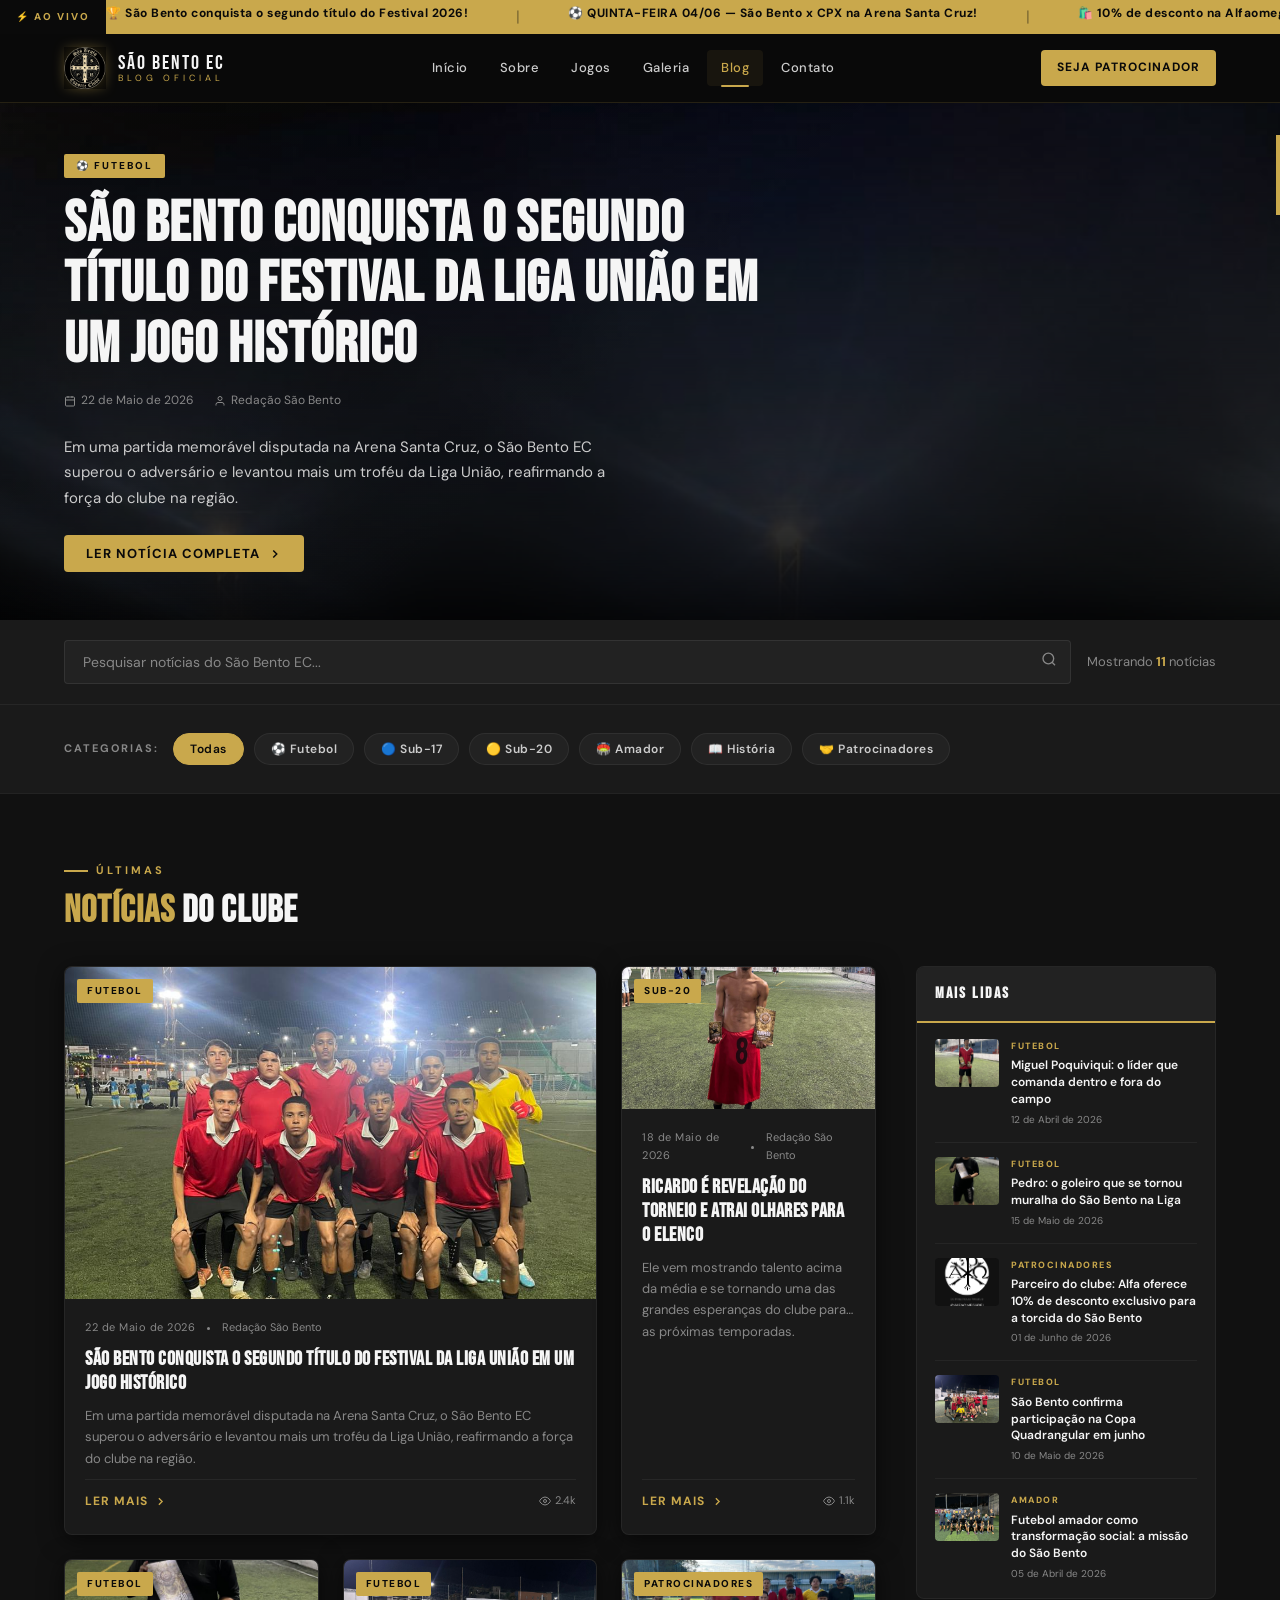
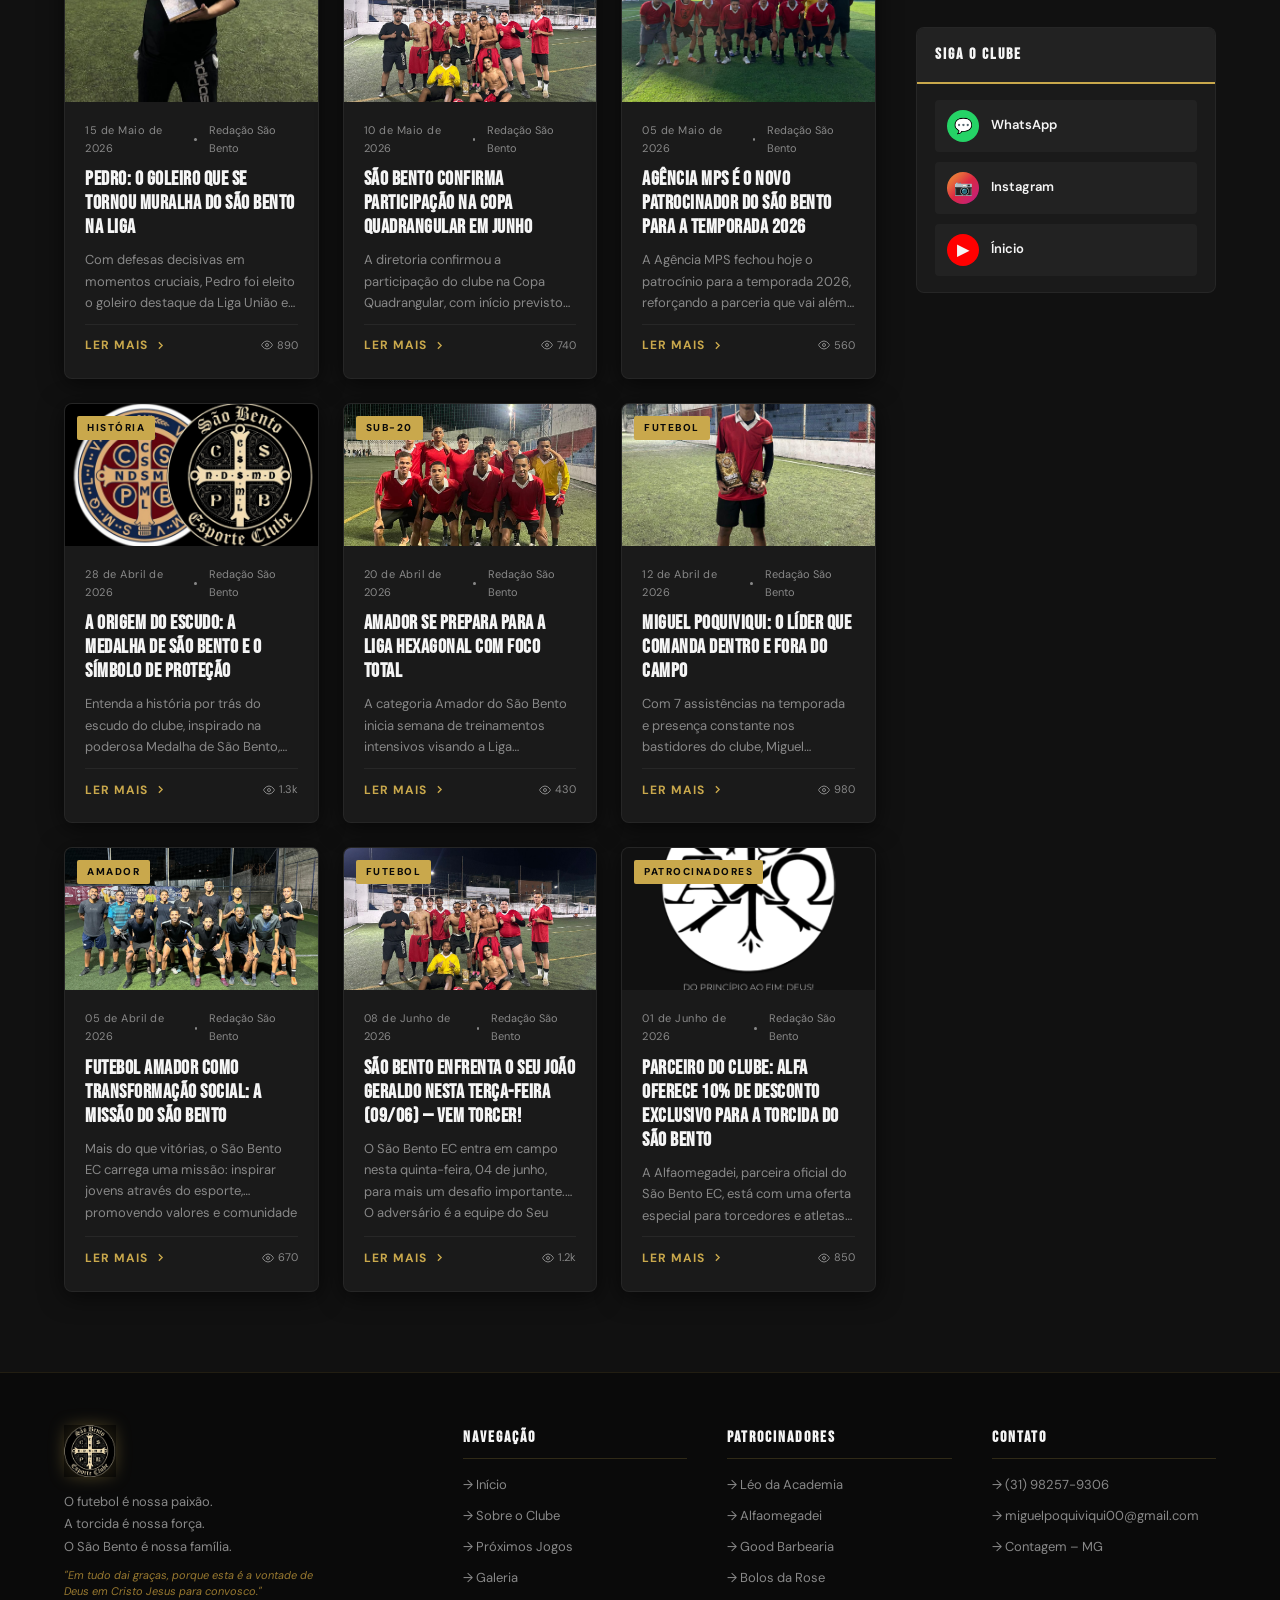
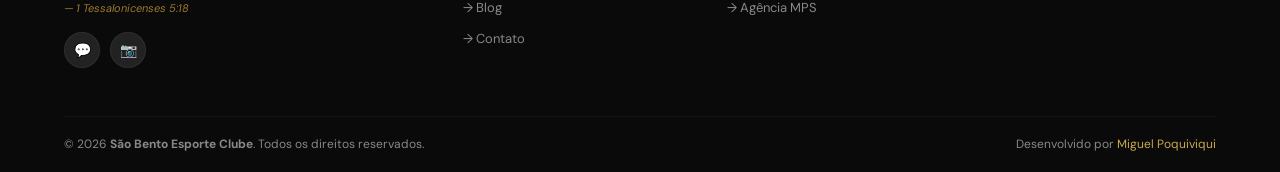
==== commit f06af87f: "Update blog.html" ====
--- a/blog/blog.html
+++ b/blog/blog.html
@@ -1656,10 +1656,10 @@
     },
     {
       id: 10,
-      title: "São Bento enfrenta o CPX nesta quinta-feira (04/06) — vem torcer!",
-      excerpt: "O São Bento EC entra em campo nesta quinta-feira, 04 de junho, para mais um desafio importante. O adversário é a equipe do CPX e o palco é a Arena Santa Cruz. Toda a torcida está convocada!",
+      title: "São Bento enfrenta o Seu João Geraldo nesta terça-feira (09/06) — vem torcer!",
+      excerpt: "O São Bento EC entra em campo nesta quinta-feira, 04 de junho, para mais um desafio importante. O adversário é a equipe do Seu João Geraldo e o palco é a Arena Santa Cruz. Toda a torcida está convocada!",
       category: "Futebol",
-      date: "02 de Junho de 2026",
+      date: "08 de Junho de 2026",
       dateISO: "2026-06-02",
       author: "Redação São Bento",
       views: "1.2k",
@@ -1669,10 +1669,10 @@
         <p>Está confirmado! O <strong>São Bento Esporte Clube</strong> enfrenta a equipe do <strong>CPX</strong> nesta <strong>quinta-feira, 04 de junho</strong>, na Arena Santa Cruz. A partida promete ser um duelo intenso e toda a torcida está convocada para comparecer e fazer a diferença nas arquibancadas.</p>
         <p>O São Bento chega para esse confronto embalado pelo excelente momento da temporada — dois títulos da Liga União e uma campanha sólida que reflete o trabalho diário da comissão técnica e dos atletas. O grupo treinou bem durante a semana e chega preparado para buscar mais uma vitória.</p>
         <p><strong>Informações do jogo:</strong></p>
-        <p>📅 <strong>Data:</strong> Quinta-feira, 04 de Junho de 2026<br>
-        🕗 <strong>Horário:</strong> 10:00<br>
+        <p>📅 <strong>Data:</strong> Terça-feira, 09 de Junho de 2026<br>
+        🕗 <strong>Horário:</strong> 21:00<br>
         📍 <strong>Local:</strong> Arena Santa Cruz — Contagem, MG<br>
-        ⚽ <strong>Adversário:</strong> CPX</p>
+        ⚽ <strong>Adversário:</strong> Seu João Geraldo</p>
         <p>Venha vestir as cores do São Bento e mostrar que nossa torcida ! 💛</p>
       `
     },
